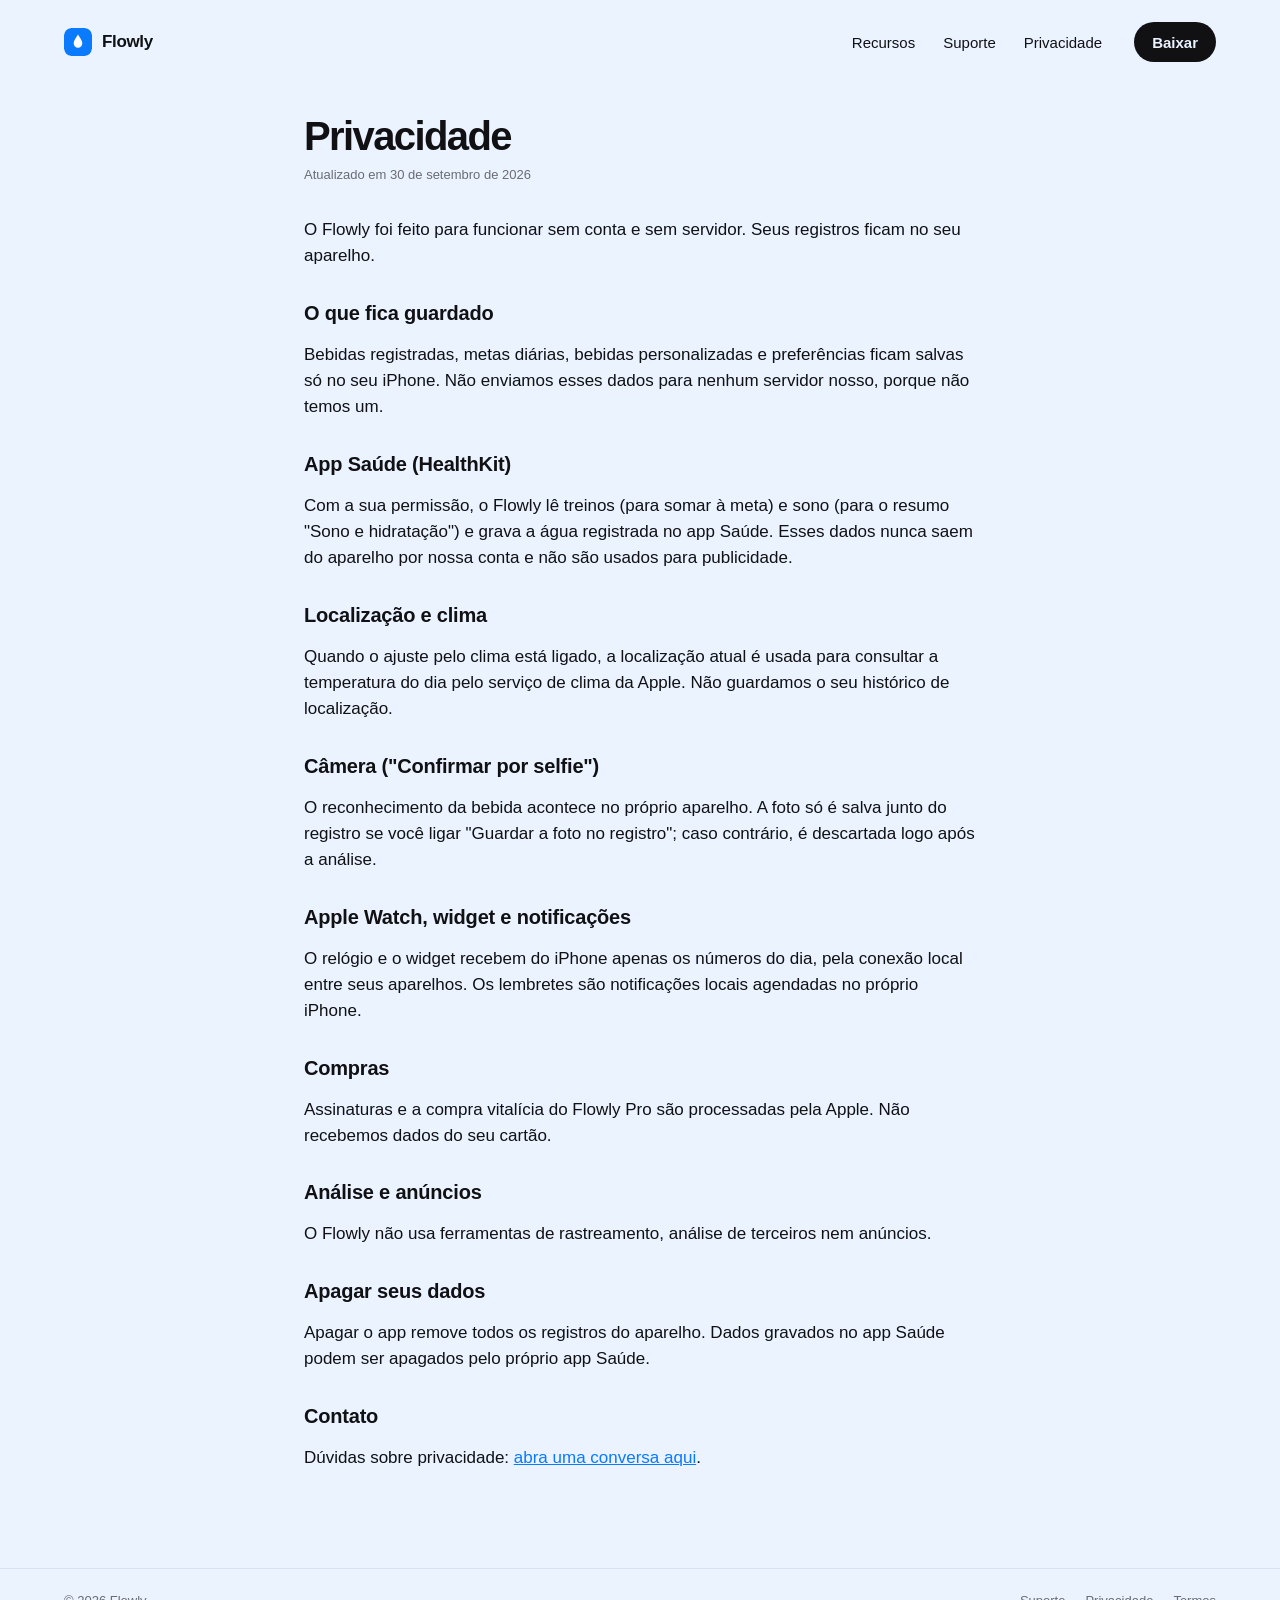
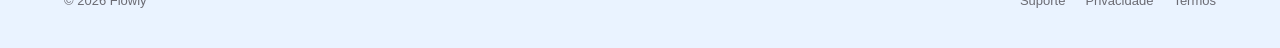
==== privacidade.html @ d998d66d "feat: site do Flowly com copo 3D (three.js) Página inicial do guia de design v2 (desktop e celular) " ====
<!doctype html>
<html lang="pt-BR">
<head>
  <meta charset="utf-8">
  <meta name="viewport" content="width=device-width, initial-scale=1">
  <title>Privacidade — Flowly</title>
  <link rel="icon" href="assets/icon.svg" type="image/svg+xml">
  <link rel="stylesheet" href="css/style.css">
</head>
<body>
  <header class="nav">
    <a class="brand" href="./" aria-label="Flowly, início"><img src="assets/icon.svg" alt="" width="28" height="28"><span>Flowly</span></a>
    <nav class="links" aria-label="Principal">
      <a href="./#recursos">Recursos</a>
      <a href="suporte.html">Suporte</a>
      <a href="privacidade.html">Privacidade</a>
    </nav>
    <a class="download" href="./#baixar">Baixar</a>
  </header>
  <main class="doc">
    <h1>Privacidade</h1>
    <p class="updated">Atualizado em 30 de setembro de 2026</p>
    <p>O Flowly foi feito para funcionar sem conta e sem servidor. Seus registros ficam no seu aparelho.</p>

    <h2>O que fica guardado</h2>
    <p>Bebidas registradas, metas diárias, bebidas personalizadas e preferências ficam salvas só no seu iPhone. Não enviamos esses dados para nenhum servidor nosso, porque não temos um.</p>

    <h2>App Saúde (HealthKit)</h2>
    <p>Com a sua permissão, o Flowly lê treinos (para somar à meta) e sono (para o resumo "Sono e hidratação") e grava a água registrada no app Saúde. Esses dados nunca saem do aparelho por nossa conta e não são usados para publicidade.</p>

    <h2>Localização e clima</h2>
    <p>Quando o ajuste pelo clima está ligado, a localização atual é usada para consultar a temperatura do dia pelo serviço de clima da Apple. Não guardamos o seu histórico de localização.</p>

    <h2>Câmera ("Confirmar por selfie")</h2>
    <p>O reconhecimento da bebida acontece no próprio aparelho. A foto só é salva junto do registro se você ligar "Guardar a foto no registro"; caso contrário, é descartada logo após a análise.</p>

    <h2>Apple Watch, widget e notificações</h2>
    <p>O relógio e o widget recebem do iPhone apenas os números do dia, pela conexão local entre seus aparelhos. Os lembretes são notificações locais agendadas no próprio iPhone.</p>

    <h2>Compras</h2>
    <p>Assinaturas e a compra vitalícia do Flowly Pro são processadas pela Apple. Não recebemos dados do seu cartão.</p>

    <h2>Análise e anúncios</h2>
    <p>O Flowly não usa ferramentas de rastreamento, análise de terceiros nem anúncios.</p>

    <h2>Apagar seus dados</h2>
    <p>Apagar o app remove todos os registros do aparelho. Dados gravados no app Saúde podem ser apagados pelo próprio app Saúde.</p>

    <h2>Contato</h2>
    <p>Dúvidas sobre privacidade: <a href="https://github.com/Fab2295/flowly-site/issues">abra uma conversa aqui</a>.</p>
  </main>
  <footer class="footer">
    <span>© 2026 Flowly</span>
    <nav aria-label="Rodapé"><a href="suporte.html">Suporte</a><a href="privacidade.html">Privacidade</a><a href="termos.html">Termos</a></nav>
  </footer>
</body>
</html>
---- css/style.css ----
:root {
  --bg: #EAF3FF;
  --accent: #0A7AFF;
  --ink: #111114;
  --secondary: #6B6B73;
  --surface: #FFFFFF;
  --heat-bg: #FFF1E0;
  --heat: #C2410C;
  --separator: rgba(17, 17, 20, .08);
  --pill: rgba(255, 255, 255, .86);
  color-scheme: light dark;
}

@media (prefers-color-scheme: dark) {
  :root {
    --bg: #04111F;
    --accent: #2E8CFF;
    --ink: #FFFFFE;
    --secondary: #98989F;
    --surface: #1C1C1E;
    --heat-bg: #3A2210;
    --heat: #FF9F5A;
    --separator: rgba(255, 255, 255, .12);
    --pill: rgba(28, 28, 30, .86);
  }
}

* { box-sizing: border-box; }

html { scroll-behavior: smooth; }
@media (prefers-reduced-motion: reduce) { html { scroll-behavior: auto; } }

body {
  margin: 0;
  background: var(--bg);
  color: var(--ink);
  font-family: -apple-system, BlinkMacSystemFont, "SF Pro Text", "Helvetica Neue", Arial, sans-serif;
  font-variant-numeric: tabular-nums;
  -webkit-font-smoothing: antialiased;
}

a { color: inherit; }
a:focus-visible { outline: 2px solid var(--accent); outline-offset: 3px; border-radius: 6px; }

/* Navegação: altura 84, margem 64; links 15 / Medium; Baixar 40 pt preto */
.nav {
  position: relative;
  z-index: 3;
  height: 84px;
  padding: 0 64px;
  display: flex;
  align-items: center;
  gap: 32px;
}

.brand {
  display: flex;
  align-items: center;
  gap: 10px;
  text-decoration: none;
  font-weight: 700;
  font-size: 17px;
  letter-spacing: -.02em;
}
.brand img { border-radius: 7px; }

.links { margin-left: auto; display: flex; gap: 28px; }
.links a { font-size: 15px; font-weight: 500; text-decoration: none; }
.links a:hover { color: var(--accent); }

.download {
  height: 40px;
  padding: 0 18px;
  display: inline-flex;
  align-items: center;
  border-radius: 20px;
  background: var(--ink);
  color: var(--bg);
  font-size: 15px;
  font-weight: 600;
  text-decoration: none;
}

/* Hero: texto à esquerda, copo 3D à direita (x 600 → borda direita) */
.hero {
  position: relative;
  min-height: calc(100vh - 84px);
  min-height: calc(100svh - 84px);
  display: flex;
  align-items: center;
  padding: 0 64px 84px;
}

.hero-text { position: relative; z-index: 2; width: 560px; max-width: 100%; }

.heat {
  display: inline-block;
  padding: 6px 12px;
  border-radius: 999px;
  background: var(--heat-bg);
  color: var(--heat);
  font-size: 13px;
  font-weight: 600;
}

h1 {
  margin: 22px 0 18px;
  font-family: -apple-system, BlinkMacSystemFont, "SF Pro Display", "Helvetica Neue", Arial, sans-serif;
  font-size: 68px;
  line-height: 1.02;
  font-weight: 700;
  letter-spacing: -.04em;
}

.lede { margin: 0 0 32px; max-width: 400px; font-size: 20px; line-height: 1.4; color: var(--secondary); }

.cta-row { display: flex; align-items: center; gap: 16px; flex-wrap: wrap; }

.cta {
  height: 58px;
  padding: 0 28px;
  display: inline-flex;
  align-items: center;
  gap: 10px;
  border-radius: 29px;
  background: var(--accent);
  color: #fff;
  font-size: 17px;
  font-weight: 600;
  text-decoration: none;
  box-shadow: 0 10px 26px rgba(10, 122, 255, .3);
}

.cta-note { font-size: 13px; color: var(--secondary); }

.stage {
  position: absolute;
  top: -84px;
  bottom: 0;
  left: 600px;
  right: 0;
  overflow: hidden;
}
.stage canvas { display: block; }

.label {
  position: absolute;
  top: 0;
  left: 0;
  display: flex;
  flex-direction: column;
  white-space: nowrap;
  opacity: 0;
  transition: opacity .4s ease;
  pointer-events: none;
}
.stage.is-ready .label { opacity: 1; }
.label strong { font-size: 22px; font-weight: 700; letter-spacing: -.02em; }
.label span { font-size: 11px; font-weight: 600; color: var(--secondary); }
.label-raw { align-items: flex-end; text-align: right; }
.label-raw strong { font-size: 15px; }
.label-eff span { color: var(--accent); }

/* Sem WebGL: mostra só os rótulos num bloco simples */
.stage.is-fallback {
  display: flex;
  align-items: center;
  justify-content: center;
  gap: 40px;
}
.stage.is-fallback .label { position: static; opacity: 1; transform: none !important; }

/* Recursos */
.features { padding: 40px 64px 96px; max-width: 1200px; }
.features h2 { font-size: 34px; letter-spacing: -.025em; margin: 0 0 28px; }
.grid { display: grid; grid-template-columns: repeat(4, minmax(0, 1fr)); gap: 16px; }
.grid article { background: var(--surface); border-radius: 20px; padding: 22px; }
.grid h3 { margin: 0 0 8px; font-size: 17px; }
.grid p { margin: 0; font-size: 15px; line-height: 1.45; color: var(--secondary); }

.footer {
  display: flex;
  justify-content: space-between;
  gap: 16px;
  padding: 24px 64px 40px;
  font-size: 13px;
  color: var(--secondary);
  border-top: 1px solid var(--separator);
}
.footer nav { display: flex; gap: 20px; }
.footer a { text-decoration: none; }
.footer a:hover { color: var(--accent); }

/* Páginas de texto (privacidade, suporte, termos) */
.doc { max-width: 720px; margin: 0 auto; padding: 24px 24px 80px; }
.doc h1 { font-size: 40px; margin: 8px 0 8px; }
.doc .updated { color: var(--secondary); font-size: 13px; margin: 0 0 32px; }
.doc h2 { font-size: 20px; margin: 32px 0 8px; letter-spacing: -.01em; }
.doc p, .doc li { font-size: 17px; line-height: 1.55; }
.doc a { color: var(--accent); }

@media (max-width: 1100px) {
  .grid { grid-template-columns: repeat(2, minmax(0, 1fr)); }
  h1 { font-size: 56px; }
  .stage { left: 52%; }
}

/* Celular · 393 × 852: menu flutuante (pílula 52, raio 26, branco 86%), faixa 3D de 400, CTA fixo na base */
@media (max-width: 820px) {
  .nav {
    position: sticky;
    top: 10px;
    height: 52px;
    margin: 10px 12px 0;
    padding: 0 6px 0 10px;
    border-radius: 26px;
    background: var(--pill);
    -webkit-backdrop-filter: blur(20px);
    backdrop-filter: blur(20px);
    box-shadow: 0 6px 20px rgba(0, 0, 0, .08);
  }
  .links { display: none; }
  .download { margin-left: auto; height: 40px; }

  .hero { display: block; min-height: 0; padding: 26px 20px 120px; }
  .hero-text { width: auto; }
  h1 { font-size: 36px; letter-spacing: -.035em; margin: 18px 0 0; }
  .lede { display: none; }

  .stage { position: relative; top: auto; left: auto; right: auto; bottom: auto; height: 400px; margin: 8px -20px 0; }

  .cta-row {
    position: fixed;
    z-index: 4;
    left: 0;
    right: 0;
    bottom: 0;
    flex-direction: column;
    gap: 8px;
    padding: 14px 20px calc(14px + env(safe-area-inset-bottom));
    background: linear-gradient(to top, var(--bg) 70%, transparent);
  }
  .cta { width: 100%; justify-content: center; height: 56px; }

  .features { padding: 8px 20px 40px; }
  .features h2 { font-size: 28px; }
  .grid { grid-template-columns: 1fr; }

  .footer { flex-direction: column; padding: 24px 20px 140px; }
  .doc h1 { font-size: 32px; }
}
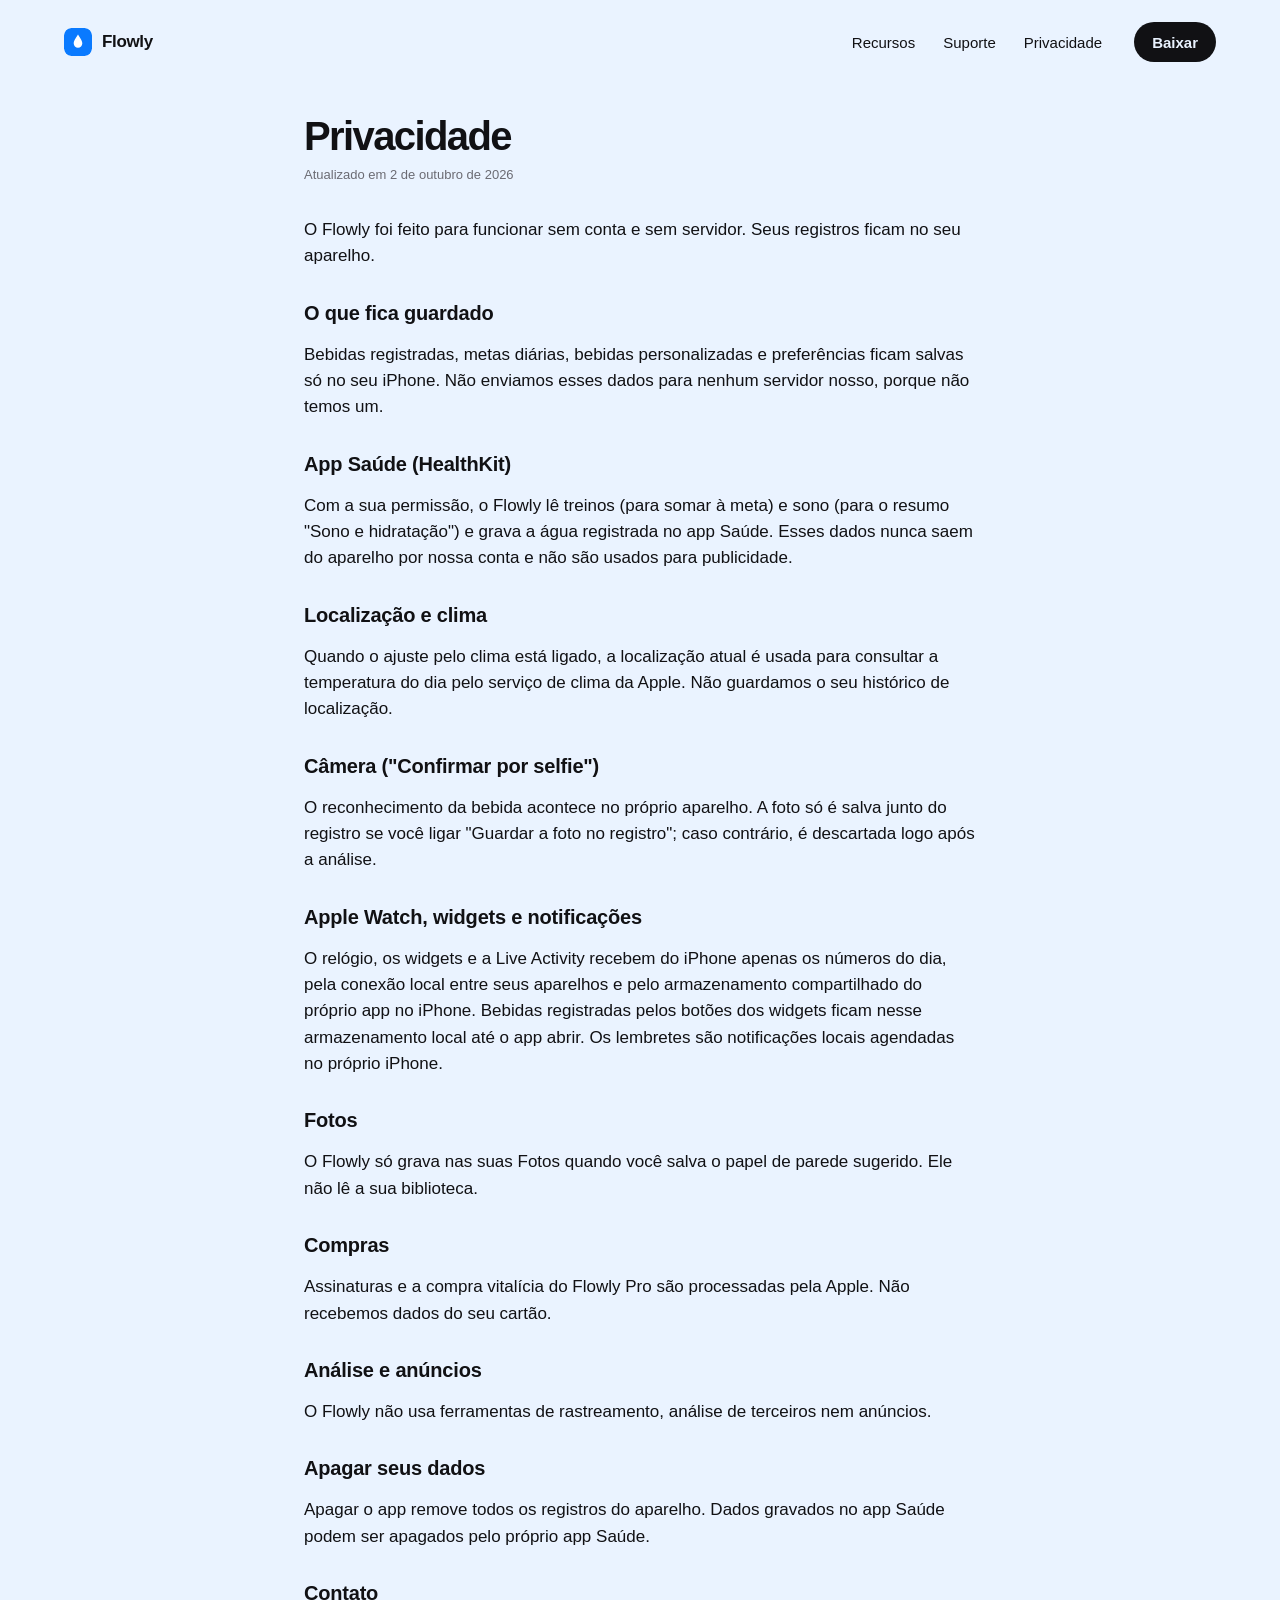
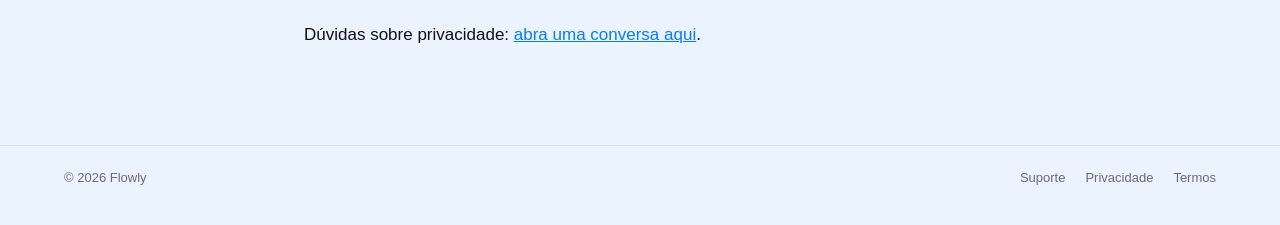
==== commit ba92a2fd: "docs: site acompanha o redesign do app - Recursos: Dynamic Island grátis, widgets interativos e Appl" ====
--- a/privacidade.html
+++ b/privacidade.html
@@ -19,7 +19,7 @@
   </header>
   <main class="doc">
     <h1>Privacidade</h1>
-    <p class="updated">Atualizado em 30 de setembro de 2026</p>
+    <p class="updated">Atualizado em 2 de outubro de 2026</p>
     <p>O Flowly foi feito para funcionar sem conta e sem servidor. Seus registros ficam no seu aparelho.</p>
 
     <h2>O que fica guardado</h2>
@@ -34,8 +34,11 @@
     <h2>Câmera ("Confirmar por selfie")</h2>
     <p>O reconhecimento da bebida acontece no próprio aparelho. A foto só é salva junto do registro se você ligar "Guardar a foto no registro"; caso contrário, é descartada logo após a análise.</p>
 
-    <h2>Apple Watch, widget e notificações</h2>
-    <p>O relógio e o widget recebem do iPhone apenas os números do dia, pela conexão local entre seus aparelhos. Os lembretes são notificações locais agendadas no próprio iPhone.</p>
+    <h2>Apple Watch, widgets e notificações</h2>
+    <p>O relógio, os widgets e a Live Activity recebem do iPhone apenas os números do dia, pela conexão local entre seus aparelhos e pelo armazenamento compartilhado do próprio app no iPhone. Bebidas registradas pelos botões dos widgets ficam nesse armazenamento local até o app abrir. Os lembretes são notificações locais agendadas no próprio iPhone.</p>
+
+    <h2>Fotos</h2>
+    <p>O Flowly só grava nas suas Fotos quando você salva o papel de parede sugerido. Ele não lê a sua biblioteca.</p>
 
     <h2>Compras</h2>
     <p>Assinaturas e a compra vitalícia do Flowly Pro são processadas pela Apple. Não recebemos dados do seu cartão.</p>
--- a/css/style.css
+++ b/css/style.css
@@ -173,7 +173,7 @@
 /* Recursos */
 .features { padding: 40px 64px 96px; max-width: 1200px; }
 .features h2 { font-size: 34px; letter-spacing: -.025em; margin: 0 0 28px; }
-.grid { display: grid; grid-template-columns: repeat(4, minmax(0, 1fr)); gap: 16px; }
+.grid { display: grid; grid-template-columns: repeat(3, minmax(0, 1fr)); gap: 16px; }
 .grid article { background: var(--surface); border-radius: 20px; padding: 22px; }
 .grid h3 { margin: 0 0 8px; font-size: 17px; }
 .grid p { margin: 0; font-size: 15px; line-height: 1.45; color: var(--secondary); }
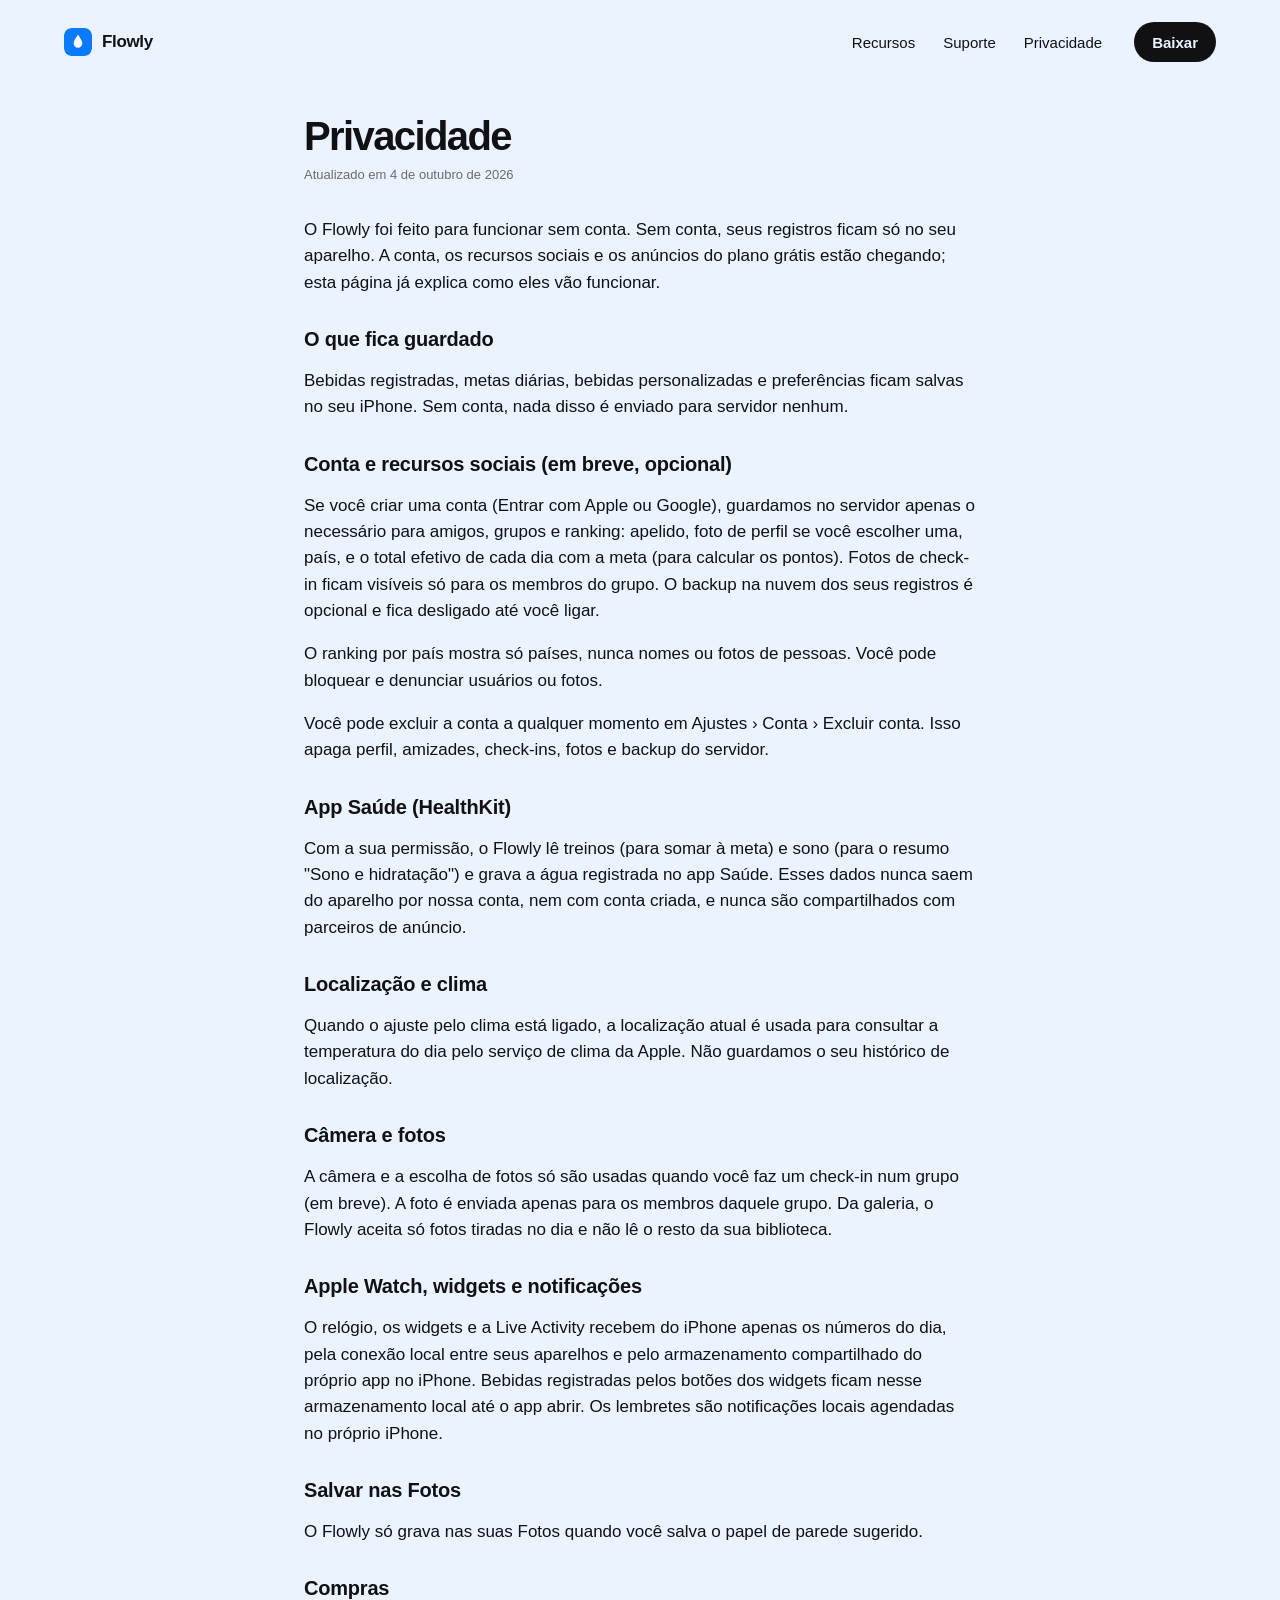
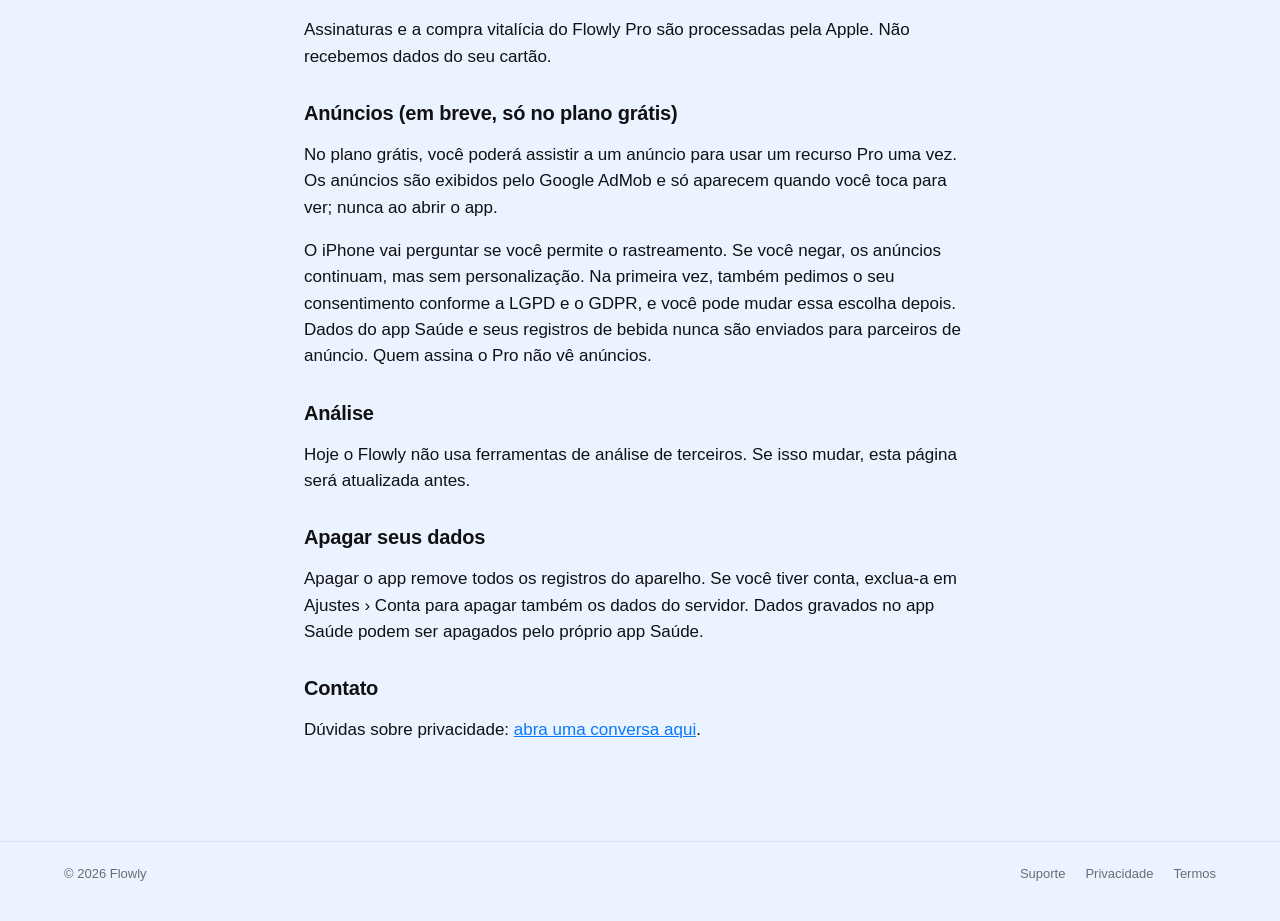
==== commit 733f774a: "feat: site com as novidades do app, social (em breve) e anúncios no grátis - Recursos: copo de refer" ====
--- a/privacidade.html
+++ b/privacidade.html
@@ -19,35 +19,44 @@
   </header>
   <main class="doc">
     <h1>Privacidade</h1>
-    <p class="updated">Atualizado em 2 de outubro de 2026</p>
-    <p>O Flowly foi feito para funcionar sem conta e sem servidor. Seus registros ficam no seu aparelho.</p>
+    <p class="updated">Atualizado em 4 de outubro de 2026</p>
+    <p>O Flowly foi feito para funcionar sem conta. Sem conta, seus registros ficam só no seu aparelho. A conta, os recursos sociais e os anúncios do plano grátis estão chegando; esta página já explica como eles vão funcionar.</p>
 
     <h2>O que fica guardado</h2>
-    <p>Bebidas registradas, metas diárias, bebidas personalizadas e preferências ficam salvas só no seu iPhone. Não enviamos esses dados para nenhum servidor nosso, porque não temos um.</p>
+    <p>Bebidas registradas, metas diárias, bebidas personalizadas e preferências ficam salvas no seu iPhone. Sem conta, nada disso é enviado para servidor nenhum.</p>
+
+    <h2>Conta e recursos sociais (em breve, opcional)</h2>
+    <p>Se você criar uma conta (Entrar com Apple ou Google), guardamos no servidor apenas o necessário para amigos, grupos e ranking: apelido, foto de perfil se você escolher uma, país, e o total efetivo de cada dia com a meta (para calcular os pontos). Fotos de check-in ficam visíveis só para os membros do grupo. O backup na nuvem dos seus registros é opcional e fica desligado até você ligar.</p>
+    <p>O ranking por país mostra só países, nunca nomes ou fotos de pessoas. Você pode bloquear e denunciar usuários ou fotos.</p>
+    <p>Você pode excluir a conta a qualquer momento em Ajustes › Conta › Excluir conta. Isso apaga perfil, amizades, check-ins, fotos e backup do servidor.</p>
 
     <h2>App Saúde (HealthKit)</h2>
-    <p>Com a sua permissão, o Flowly lê treinos (para somar à meta) e sono (para o resumo "Sono e hidratação") e grava a água registrada no app Saúde. Esses dados nunca saem do aparelho por nossa conta e não são usados para publicidade.</p>
+    <p>Com a sua permissão, o Flowly lê treinos (para somar à meta) e sono (para o resumo "Sono e hidratação") e grava a água registrada no app Saúde. Esses dados nunca saem do aparelho por nossa conta, nem com conta criada, e nunca são compartilhados com parceiros de anúncio.</p>
 
     <h2>Localização e clima</h2>
     <p>Quando o ajuste pelo clima está ligado, a localização atual é usada para consultar a temperatura do dia pelo serviço de clima da Apple. Não guardamos o seu histórico de localização.</p>
 
-    <h2>Câmera ("Confirmar por selfie")</h2>
-    <p>O reconhecimento da bebida acontece no próprio aparelho. A foto só é salva junto do registro se você ligar "Guardar a foto no registro"; caso contrário, é descartada logo após a análise.</p>
+    <h2>Câmera e fotos</h2>
+    <p>A câmera e a escolha de fotos só são usadas quando você faz um check-in num grupo (em breve). A foto é enviada apenas para os membros daquele grupo. Da galeria, o Flowly aceita só fotos tiradas no dia e não lê o resto da sua biblioteca.</p>
 
     <h2>Apple Watch, widgets e notificações</h2>
     <p>O relógio, os widgets e a Live Activity recebem do iPhone apenas os números do dia, pela conexão local entre seus aparelhos e pelo armazenamento compartilhado do próprio app no iPhone. Bebidas registradas pelos botões dos widgets ficam nesse armazenamento local até o app abrir. Os lembretes são notificações locais agendadas no próprio iPhone.</p>
 
-    <h2>Fotos</h2>
-    <p>O Flowly só grava nas suas Fotos quando você salva o papel de parede sugerido. Ele não lê a sua biblioteca.</p>
+    <h2>Salvar nas Fotos</h2>
+    <p>O Flowly só grava nas suas Fotos quando você salva o papel de parede sugerido.</p>
 
     <h2>Compras</h2>
     <p>Assinaturas e a compra vitalícia do Flowly Pro são processadas pela Apple. Não recebemos dados do seu cartão.</p>
 
-    <h2>Análise e anúncios</h2>
-    <p>O Flowly não usa ferramentas de rastreamento, análise de terceiros nem anúncios.</p>
+    <h2>Anúncios (em breve, só no plano grátis)</h2>
+    <p>No plano grátis, você poderá assistir a um anúncio para usar um recurso Pro uma vez. Os anúncios são exibidos pelo Google AdMob e só aparecem quando você toca para ver; nunca ao abrir o app.</p>
+    <p>O iPhone vai perguntar se você permite o rastreamento. Se você negar, os anúncios continuam, mas sem personalização. Na primeira vez, também pedimos o seu consentimento conforme a LGPD e o GDPR, e você pode mudar essa escolha depois. Dados do app Saúde e seus registros de bebida nunca são enviados para parceiros de anúncio. Quem assina o Pro não vê anúncios.</p>
+
+    <h2>Análise</h2>
+    <p>Hoje o Flowly não usa ferramentas de análise de terceiros. Se isso mudar, esta página será atualizada antes.</p>
 
     <h2>Apagar seus dados</h2>
-    <p>Apagar o app remove todos os registros do aparelho. Dados gravados no app Saúde podem ser apagados pelo próprio app Saúde.</p>
+    <p>Apagar o app remove todos os registros do aparelho. Se você tiver conta, exclua-a em Ajustes › Conta para apagar também os dados do servidor. Dados gravados no app Saúde podem ser apagados pelo próprio app Saúde.</p>
 
     <h2>Contato</h2>
     <p>Dúvidas sobre privacidade: <a href="https://github.com/Fab2295/flowly-site/issues">abra uma conversa aqui</a>.</p>
--- a/css/style.css
+++ b/css/style.css
@@ -177,6 +177,37 @@
 .grid article { background: var(--surface); border-radius: 20px; padding: 22px; }
 .grid h3 { margin: 0 0 8px; font-size: 17px; }
 .grid p { margin: 0; font-size: 15px; line-height: 1.45; color: var(--secondary); }
+
+.section-lede { margin: -12px 0 24px; max-width: 640px; font-size: 17px; line-height: 1.45; color: var(--secondary); }
+.grid a { color: var(--accent); }
+.grid-single { grid-template-columns: 1fr; max-width: 760px; }
+
+.tag {
+  display: inline-block;
+  vertical-align: middle;
+  padding: 3px 8px;
+  border-radius: 999px;
+  background: rgba(10, 122, 255, .12);
+  color: var(--accent);
+  font-size: 12px;
+  font-weight: 600;
+  letter-spacing: 0;
+}
+
+/* Planos */
+.plans { display: grid; grid-template-columns: repeat(2, minmax(0, 1fr)); gap: 16px; max-width: 900px; }
+.plan { background: var(--surface); border-radius: 24px; padding: 26px; }
+.plan h3 { margin: 0 0 6px; font-size: 20px; }
+.plan .price { margin: 0; font-size: 34px; font-weight: 700; letter-spacing: -.03em; }
+.plan .price span { font-size: 15px; font-weight: 500; color: var(--secondary); }
+.plan .price-alt { margin: 4px 0 0; font-size: 14px; color: var(--secondary); }
+.plan ul { margin: 18px 0 0; padding: 0; list-style: none; }
+.plan li { position: relative; padding: 7px 0 7px 26px; font-size: 15px; border-top: 1px solid var(--separator); }
+.plan li::before { content: "✓"; position: absolute; left: 2px; color: var(--accent); font-weight: 700; }
+.plan-pro { box-shadow: inset 0 0 0 2px var(--accent); }
+.ads-note { margin-top: 18px; padding: 16px; border-radius: 16px; background: var(--bg); }
+.ads-note strong { font-size: 15px; }
+.ads-note p { margin: 6px 0 0; font-size: 14px; line-height: 1.45; color: var(--secondary); }
 
 .footer {
   display: flex;
@@ -245,6 +276,8 @@
   .features { padding: 8px 20px 40px; }
   .features h2 { font-size: 28px; }
   .grid { grid-template-columns: 1fr; }
+  .plans { grid-template-columns: 1fr; }
+  .section-lede { margin-top: -8px; }
 
   .footer { flex-direction: column; padding: 24px 20px 140px; }
   .doc h1 { font-size: 32px; }
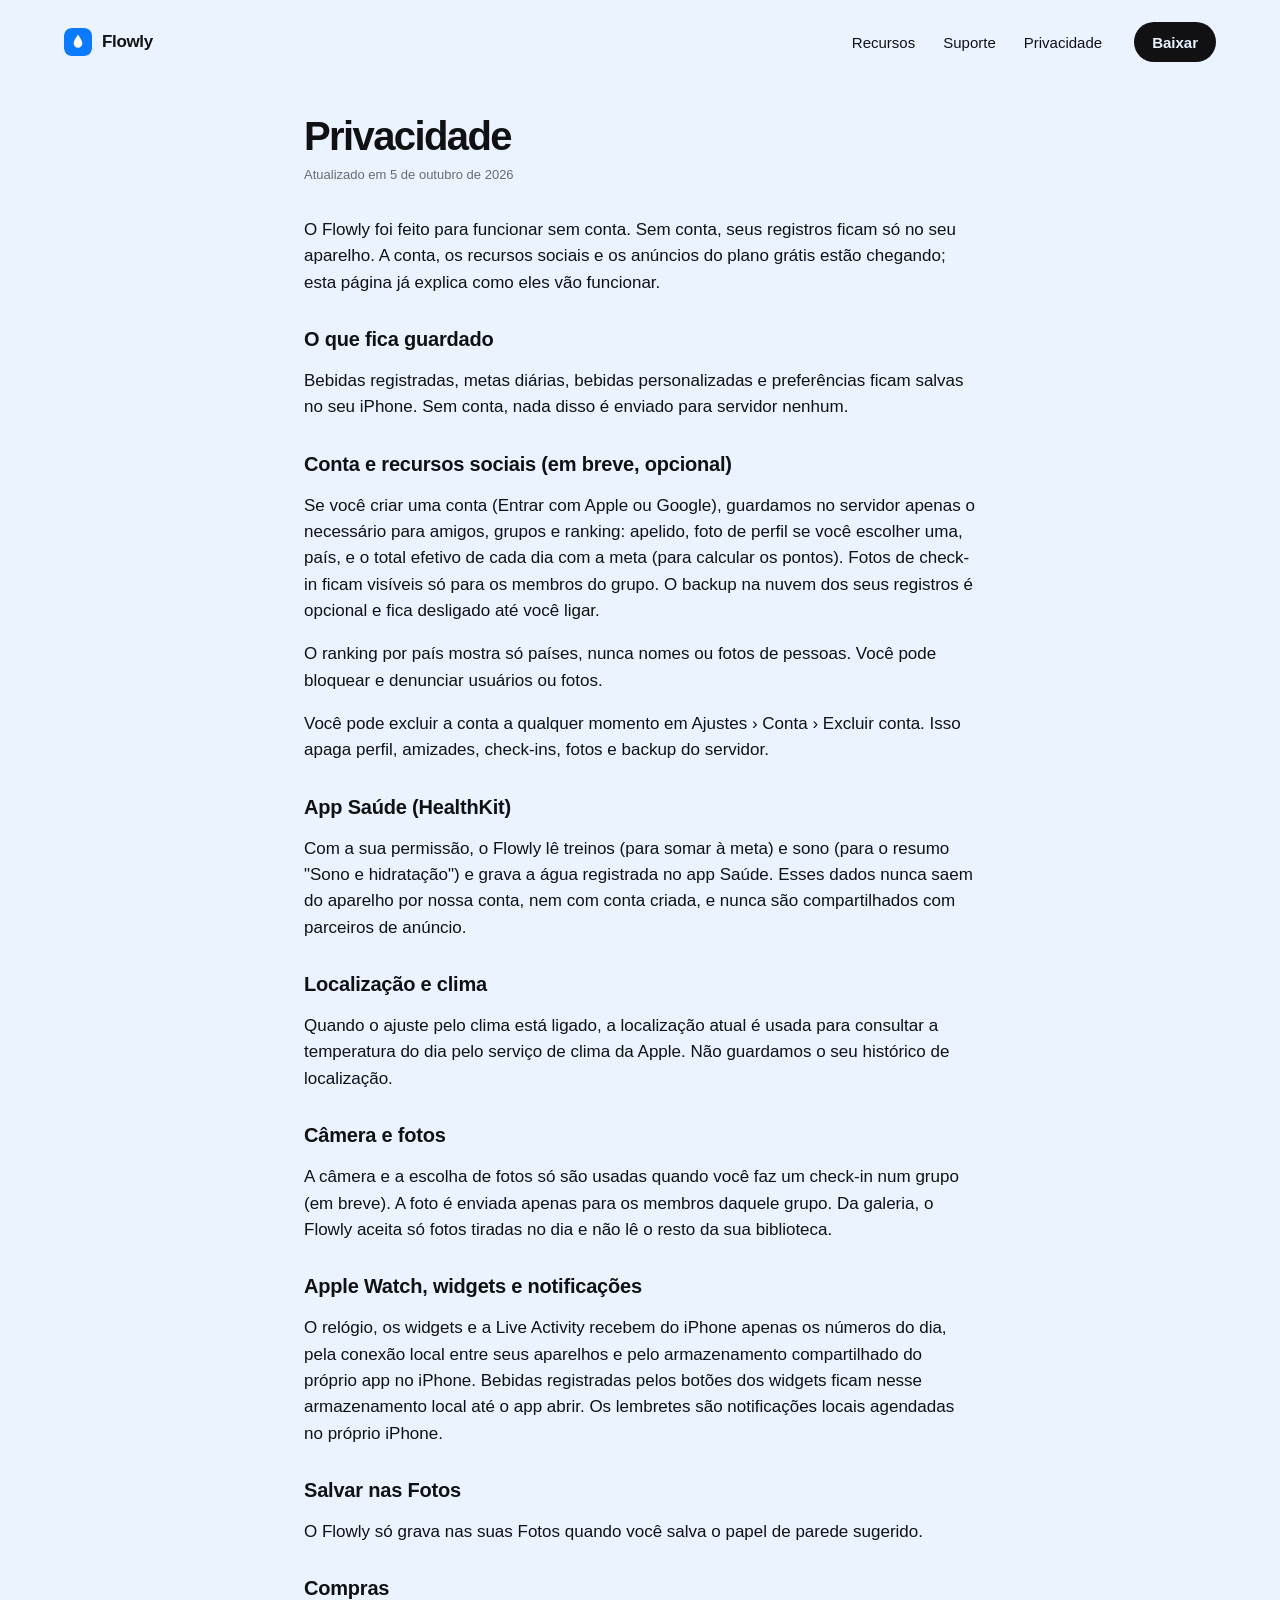
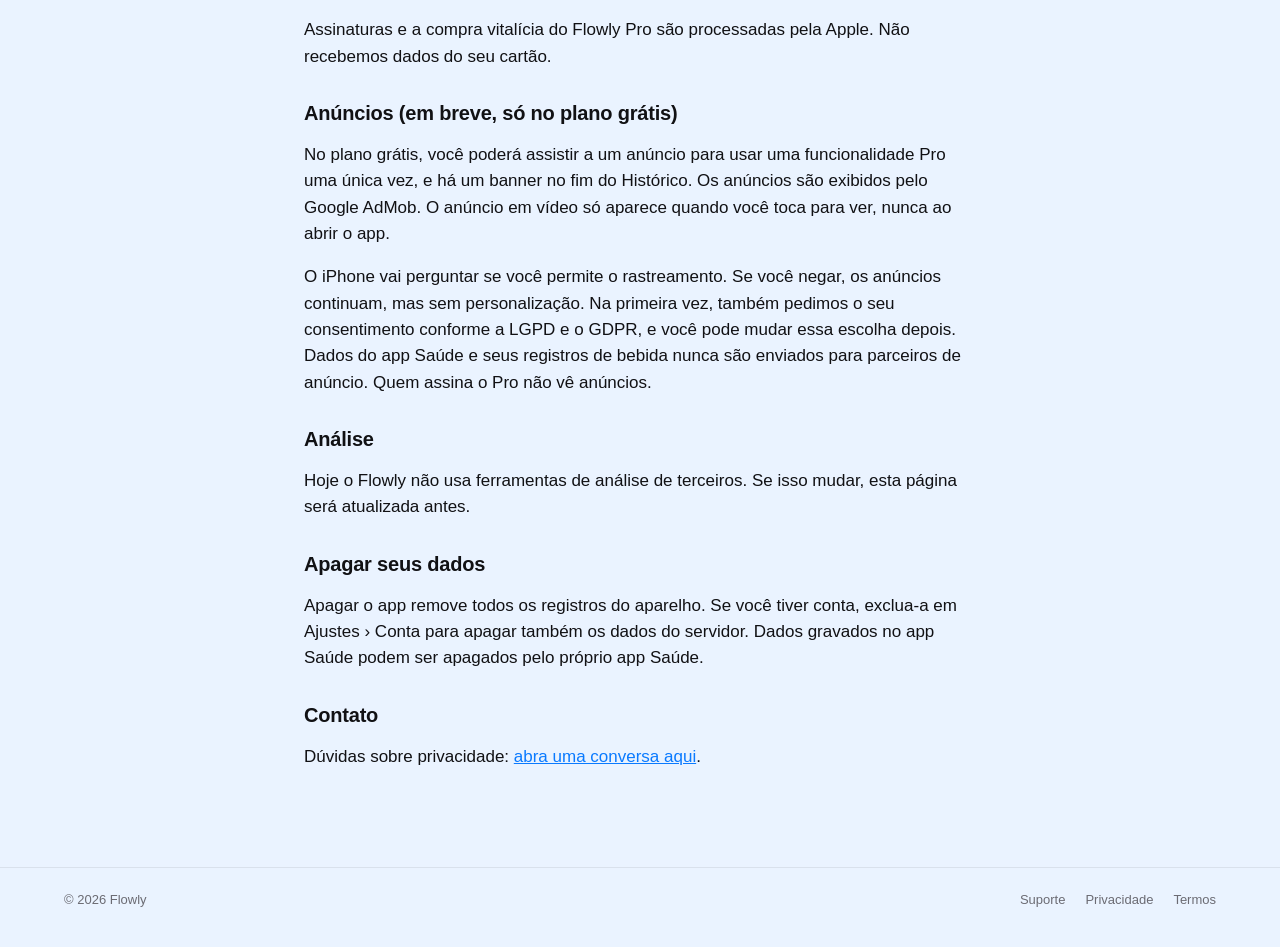
==== commit e351e848: "feat: grupos de até 4 no grátis e anúncio que libera uma funcionalidade uma vez - Planos: grátis com" ====
--- a/privacidade.html
+++ b/privacidade.html
@@ -19,7 +19,7 @@
   </header>
   <main class="doc">
     <h1>Privacidade</h1>
-    <p class="updated">Atualizado em 4 de outubro de 2026</p>
+    <p class="updated">Atualizado em 5 de outubro de 2026</p>
     <p>O Flowly foi feito para funcionar sem conta. Sem conta, seus registros ficam só no seu aparelho. A conta, os recursos sociais e os anúncios do plano grátis estão chegando; esta página já explica como eles vão funcionar.</p>
 
     <h2>O que fica guardado</h2>
@@ -49,7 +49,7 @@
     <p>Assinaturas e a compra vitalícia do Flowly Pro são processadas pela Apple. Não recebemos dados do seu cartão.</p>
 
     <h2>Anúncios (em breve, só no plano grátis)</h2>
-    <p>No plano grátis, você poderá assistir a um anúncio para usar um recurso Pro uma vez. Os anúncios são exibidos pelo Google AdMob e só aparecem quando você toca para ver; nunca ao abrir o app.</p>
+    <p>No plano grátis, você poderá assistir a um anúncio para usar uma funcionalidade Pro uma única vez, e há um banner no fim do Histórico. Os anúncios são exibidos pelo Google AdMob. O anúncio em vídeo só aparece quando você toca para ver, nunca ao abrir o app.</p>
     <p>O iPhone vai perguntar se você permite o rastreamento. Se você negar, os anúncios continuam, mas sem personalização. Na primeira vez, também pedimos o seu consentimento conforme a LGPD e o GDPR, e você pode mudar essa escolha depois. Dados do app Saúde e seus registros de bebida nunca são enviados para parceiros de anúncio. Quem assina o Pro não vê anúncios.</p>
 
     <h2>Análise</h2>
